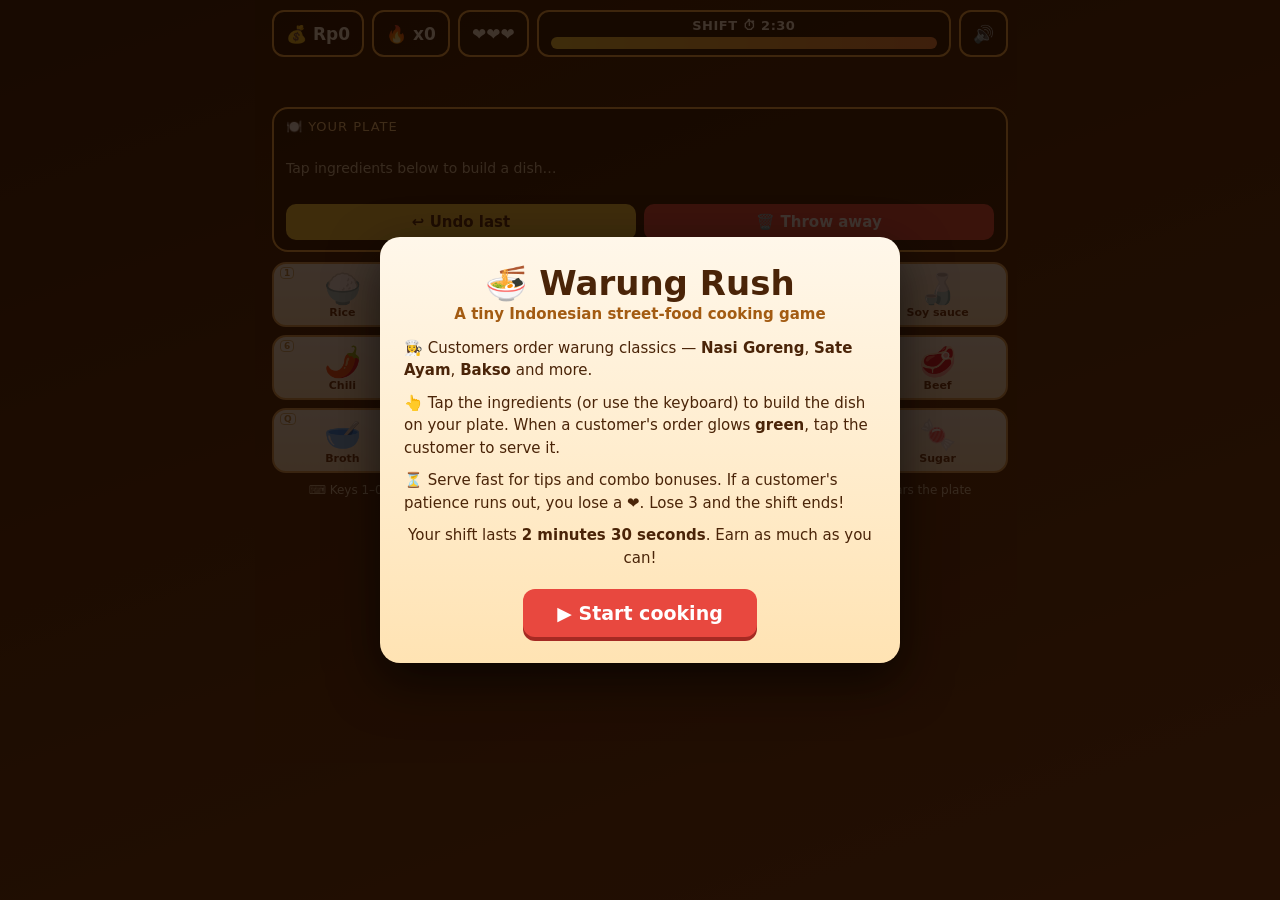
==== game/index.html @ b4cfa573 "Split game into game/ files (recipes, audio, logic, styles), add keyboard play and screenshot stagin" ====
<!DOCTYPE html>
<html lang="en">
<head>
<meta charset="UTF-8">
<meta name="viewport" content="width=device-width, initial-scale=1.0, maximum-scale=1.0, user-scalable=no">
<title>Warung Rush — a tiny Indonesian street-food cooking game</title>
<link rel="stylesheet" href="style.css">
</head>
<body>
<div id="app">
  <div id="hud">
    <div class="hudbox">💰 <span id="score">Rp0</span></div>
    <div class="hudbox">🔥 <span id="combo">x0</span></div>
    <div class="hudbox" id="hearts">❤️❤️❤️</div>
    <div class="hudbox" id="timewrap">
      <div id="timelabel">SHIFT ⏱ 2:30</div>
      <div id="timebar-outer"><div id="timebar"></div></div>
    </div>
    <div class="hudbox" id="mutebtn" title="Sound on/off">🔊</div>
  </div>

  <div id="customers"></div>
  <div id="msg"></div>

  <div id="platezone">
    <div id="platelabel"><span>🍽️ Your plate</span><span id="platecount"></span></div>
    <div id="plate"><span class="hint">Tap ingredients below to build a dish…</span></div>
    <div id="platebtns">
      <button class="pbtn" id="undobtn">↩️ Undo last</button>
      <button class="pbtn" id="trashbtn">🗑️ Throw away</button>
    </div>
  </div>

  <div id="tray"></div>
  <div id="keyhints">⌨️ Keys 1–0 and Q–T pick ingredients · Enter serves a ready dish · Backspace undoes · Delete clears the plate</div>
</div>

<div class="overlay" id="startscreen">
  <div class="card">
    <h1>🍜 Warung Rush</h1>
    <h2>A tiny Indonesian street-food cooking game</h2>
    <p>👩‍🍳 Customers order warung classics — <b>Nasi Goreng</b>, <b>Sate Ayam</b>, <b>Bakso</b> and more.</p>
    <p>👆 Tap the ingredients (or use the keyboard) to build the dish on your plate. When a customer's order glows <b>green</b>, tap the customer to serve it.</p>
    <p>⏳ Serve fast for tips and combo bonuses. If a customer's patience runs out, you lose a ❤️. Lose 3 and the shift ends!</p>
    <p class="center">Your shift lasts <b>2 minutes 30 seconds</b>. Earn as much as you can!</p>
    <button class="bigbtn" id="startbtn">▶ Start cooking</button>
  </div>
</div>

<div class="overlay hidden" id="endscreen">
  <div class="card">
    <h1 id="endtitle">Shift over!</h1>
    <div id="stars">☆☆☆</div>
    <div class="stats">
      <div class="stat"><div class="v" id="st-money">Rp0</div><div class="k">Earned</div></div>
      <div class="stat"><div class="v" id="st-served">0</div><div class="k">Dishes served</div></div>
      <div class="stat"><div class="v" id="st-combo">x0</div><div class="k">Best combo</div></div>
      <div class="stat"><div class="v" id="st-lost">0</div><div class="k">Walked away</div></div>
    </div>
    <p class="center" id="endnote"></p>
    <button class="bigbtn" id="againbtn">↻ Cook again</button>
  </div>
</div>

<script src="recipes.js"></script>
<script src="audio.js"></script>
<script src="game.js"></script>
</body>
</html>
---- game/style.css ----
/* Warung Rush — styles */
* { margin:0; padding:0; box-sizing:border-box; -webkit-tap-highlight-color:transparent; }
html,body { height:100%; }
body {
  font-family:"Segoe UI", system-ui, -apple-system, Arial, sans-serif;
  background:linear-gradient(160deg,#2b1503 0%,#4a2408 45%,#6b3410 100%);
  color:#fff7ea; overflow-x:hidden; min-height:100%;
  display:flex; flex-direction:column; align-items:center;
}
#app { width:100%; max-width:760px; padding:10px 12px 18px; display:flex; flex-direction:column; gap:10px; }

/* ---------- HUD ---------- */
#hud { display:flex; gap:8px; align-items:stretch; flex-wrap:wrap; }
.hudbox {
  background:rgba(0,0,0,.35); border:2px solid #ffb347; border-radius:12px;
  padding:6px 12px; font-weight:700; font-size:17px; display:flex; align-items:center; gap:6px;
}
#timewrap { flex:1 1 160px; flex-direction:column; align-items:stretch; gap:4px; }
#timebar-outer { height:12px; background:#3a2410; border-radius:6px; overflow:hidden; }
#timebar { height:100%; width:100%; background:linear-gradient(90deg,#ffd23f,#ff8c42); transition:width .2s linear; }
#timelabel { font-size:13px; text-align:center; letter-spacing:.5px; }
#mutebtn { cursor:pointer; user-select:none; }

/* ---------- Customers ---------- */
#customers { display:flex; gap:10px; }
.cust {
  flex:1; background:linear-gradient(180deg,#fff7ea,#ffe3b3); color:#4a2408; border-radius:16px;
  padding:10px 8px 12px; min-height:172px; position:relative; border:3px solid transparent;
  display:flex; flex-direction:column; align-items:center; gap:5px; transition:transform .1s, border-color .15s, box-shadow .15s;
}
.cust.empty { background:rgba(255,255,255,.08); color:#d9c7a7; border:2px dashed rgba(255,179,71,.4); justify-content:center; font-size:14px; text-align:center; }
.cust.ready { border-color:#37d67a; box-shadow:0 0 18px rgba(55,214,122,.75); cursor:pointer; animation:pulse 0.7s infinite alternate; }
@keyframes pulse { from{ transform:scale(1);} to{ transform:scale(1.03);} }
.cust.shake { animation:shake .3s; }
@keyframes shake { 0%,100%{transform:translateX(0);} 25%{transform:translateX(-5px);} 75%{transform:translateX(5px);} }
.face { font-size:44px; line-height:1; }
.dishname { font-weight:800; font-size:16px; text-align:center; }
.order { display:flex; flex-wrap:wrap; gap:3px; justify-content:center; }
.order .oi { font-size:21px; width:30px; height:30px; display:flex; align-items:center; justify-content:center; background:#fff; border-radius:8px; border:2px solid #e0c491; filter:grayscale(1) opacity(.45); }
.order .oi.got { filter:none; border-color:#37d67a; background:#eafff1; }
.price { font-size:13px; font-weight:700; color:#8a5a00; }
.patience { width:100%; height:9px; background:#e8d5ae; border-radius:5px; overflow:hidden; margin-top:auto; }
.patience > div { height:100%; background:#37d67a; transition:width .2s linear; }

/* ---------- Plate ---------- */
#platezone { background:rgba(0,0,0,.3); border:2px solid #ffb347; border-radius:16px; padding:10px 12px; }
#platelabel { font-size:13px; letter-spacing:1px; text-transform:uppercase; color:#ffcf87; margin-bottom:6px; display:flex; justify-content:space-between; }
#plate { min-height:56px; display:flex; flex-wrap:wrap; gap:6px; align-items:center; }
#plate .pi { font-size:30px; background:#fff7ea; border-radius:10px; width:48px; height:48px; display:flex; align-items:center; justify-content:center; }
#plate .hint { color:#d9c7a7; font-size:14px; }
#platebtns { display:flex; gap:8px; margin-top:8px; }
.pbtn { flex:1; padding:9px; border:none; border-radius:10px; font-size:15px; font-weight:800; cursor:pointer; font-family:inherit; }
#undobtn { background:#ffd23f; color:#4a2408; }
#trashbtn { background:#e8483f; color:#fff; }
.pbtn:active { transform:scale(.97); }
.pbtn:disabled { opacity:.4; cursor:default; }

/* ---------- Ingredients ---------- */
#tray { display:grid; grid-template-columns:repeat(5,1fr); gap:8px; }
.ing {
  background:linear-gradient(180deg,#fff7ea,#ffe9c4); border:2px solid #e0a458; border-radius:14px;
  padding:8px 2px 6px; cursor:pointer; display:flex; flex-direction:column; align-items:center; gap:1px;
  font-family:inherit; transition:transform .05s, opacity .15s; position:relative;
}
.ing .e { font-size:30px; line-height:1.1; }
.ing .n { font-size:11px; font-weight:700; color:#6b3410; }
.ing .k {
  position:absolute; top:3px; left:6px; font-size:9px; font-weight:800; color:#b98a44;
  border:1px solid #d9b878; border-radius:4px; padding:0 3px; background:rgba(255,255,255,.7);
}
.ing:active { transform:scale(.93); }
.ing.used { opacity:.35; filter:grayscale(.7); }
#keyhints { text-align:center; font-size:12px; color:#d9c7a7; }

/* ---------- Floating score ---------- */
.floaty { position:fixed; font-weight:900; font-size:22px; color:#ffd23f; text-shadow:0 2px 6px #000; pointer-events:none; z-index:60; animation:floatup 1s ease-out forwards; }
@keyframes floatup { from{ opacity:1; transform:translateY(0);} to{ opacity:0; transform:translateY(-56px);} }

/* ---------- Overlays ---------- */
.overlay { position:fixed; inset:0; background:rgba(20,8,0,.82); display:flex; align-items:center; justify-content:center; z-index:50; padding:16px; }
.card { background:linear-gradient(180deg,#fff7ea,#ffe3b3); color:#4a2408; border-radius:20px; padding:26px 24px; max-width:520px; width:100%; text-align:center; box-shadow:0 18px 50px rgba(0,0,0,.6); }
.card h1 { font-size:34px; margin-bottom:2px; }
.card h2 { font-size:15px; color:#a35b12; font-weight:700; margin-bottom:14px; }
.card p { font-size:15px; line-height:1.5; margin-bottom:10px; text-align:left; }
.card p.center { text-align:center; }
.bigbtn { background:#e8483f; color:#fff; border:none; font-size:19px; font-weight:900; padding:13px 34px; border-radius:12px; cursor:pointer; margin-top:10px; box-shadow:0 4px 0 #a52a23; font-family:inherit; }
.bigbtn:active { transform:translateY(3px); box-shadow:0 1px 0 #a52a23; }
.stats { display:grid; grid-template-columns:1fr 1fr; gap:8px; margin:14px 0 4px; }
.stat { background:#fff; border:2px solid #e8cf9e; border-radius:12px; padding:10px; }
.stat .v { font-size:22px; font-weight:900; }
.stat .k { font-size:12px; color:#a35b12; font-weight:700; text-transform:uppercase; letter-spacing:.5px; }
#stars { font-size:40px; letter-spacing:6px; margin:6px 0 0; }
.hidden { display:none !important; }
#msg { min-height:20px; text-align:center; font-weight:700; color:#ffcf87; font-size:15px; }
@media (max-width:520px) {
  .face { font-size:36px; } .cust { min-height:158px; }
  .ing .e { font-size:25px; } .hudbox { font-size:15px; padding:5px 9px; }
  .ing .k { display:none; } #keyhints { display:none; }
}
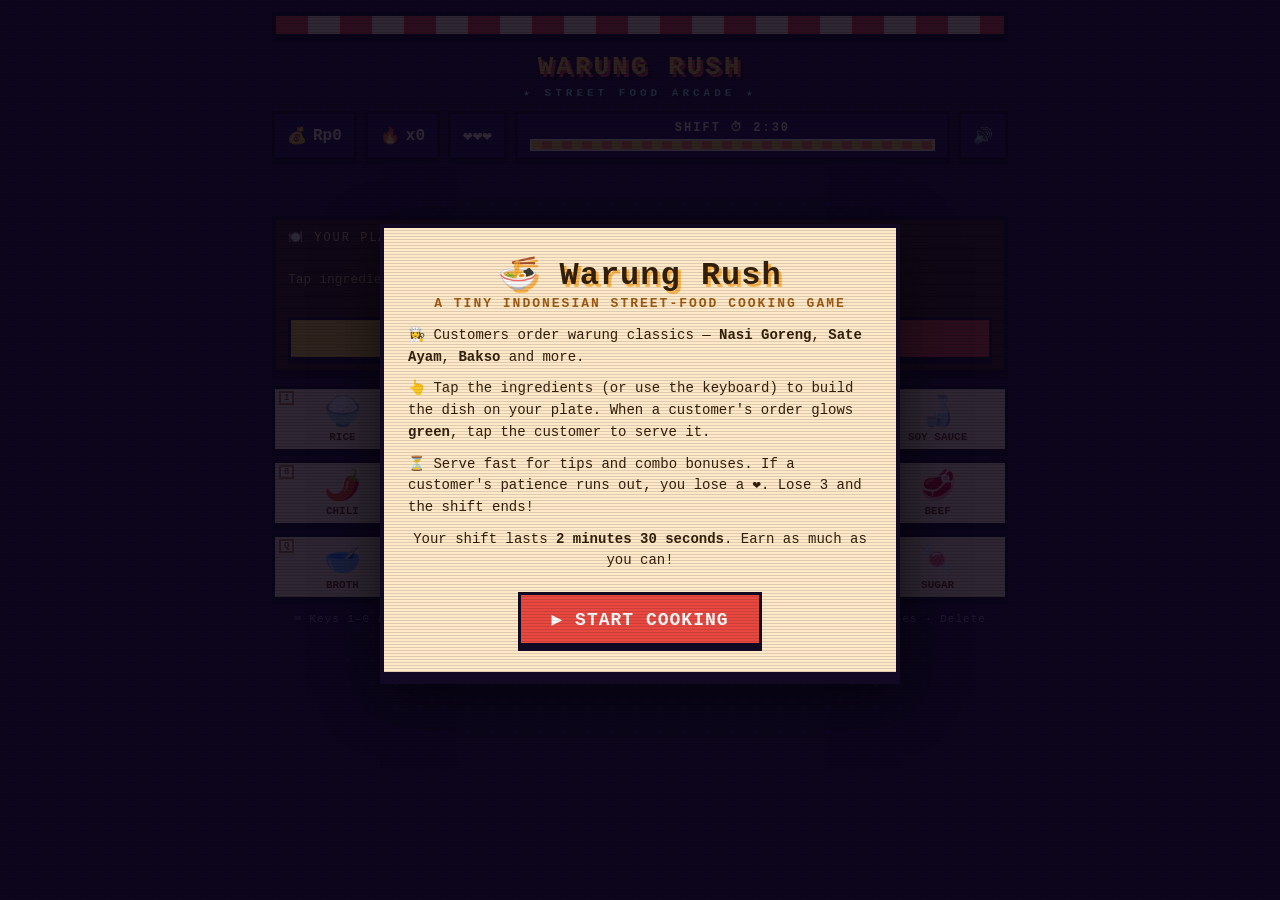
==== commit 8f76930a: "Restyle to retro pixel-art: warung awning and sign, chunky 8-bit panels, segmented bars, CRT scanlin" ====
--- a/game/index.html
+++ b/game/index.html
@@ -8,6 +8,8 @@
 </head>
 <body>
 <div id="app">
+  <div id="awning"></div>
+  <div id="sign">WARUNG RUSH<small>★ STREET FOOD ARCADE ★</small></div>
   <div id="hud">
     <div class="hudbox">💰 <span id="score">Rp0</span></div>
     <div class="hudbox">🔥 <span id="combo">x0</span></div>
--- a/game/style.css
+++ b/game/style.css
@@ -1,99 +1,126 @@
-/* Warung Rush — styles */
+/* Warung Rush — retro pixel-art theme.
+   Hard edges, chunky borders, flat colours, offset shadows: an 8-bit warung. */
 * { margin:0; padding:0; box-sizing:border-box; -webkit-tap-highlight-color:transparent; }
 html,body { height:100%; }
 body {
-  font-family:"Segoe UI", system-ui, -apple-system, Arial, sans-serif;
-  background:linear-gradient(160deg,#2b1503 0%,#4a2408 45%,#6b3410 100%);
-  color:#fff7ea; overflow-x:hidden; min-height:100%;
+  font-family:ui-monospace, "Cascadia Mono", "Courier New", monospace;
+  background:#1b1035;
+  background-image:
+    radial-gradient(#2c1a56 15%, transparent 16%),
+    radial-gradient(#241547 15%, transparent 16%);
+  background-size:24px 24px;
+  background-position:0 0, 12px 12px;
+  color:#ffe9c9; overflow-x:hidden; min-height:100%;
   display:flex; flex-direction:column; align-items:center;
 }
-#app { width:100%; max-width:760px; padding:10px 12px 18px; display:flex; flex-direction:column; gap:10px; }
+/* faint CRT scanlines over everything */
+body::after {
+  content:""; position:fixed; inset:0; pointer-events:none; z-index:99;
+  background:repeating-linear-gradient(0deg, rgba(0,0,0,.13) 0 1px, transparent 1px 3px);
+}
+#app { width:100%; max-width:760px; padding:12px 12px 20px; display:flex; flex-direction:column; gap:12px; }
+
+/* ---------- Pixel awning (warung tent) ---------- */
+#awning {
+  height:26px; border:4px solid #120a24;
+  background:repeating-linear-gradient(90deg,#e8483f 0 32px,#ffe9c9 32px 64px);
+  box-shadow:0 4px 0 #120a24;
+}
+#sign {
+  text-align:center; font-weight:900; font-size:26px; letter-spacing:3px; color:#ffd23f;
+  text-shadow:3px 3px 0 #e8483f, 6px 6px 0 #120a24; margin-top:2px;
+}
+#sign small { display:block; font-size:11px; letter-spacing:4px; color:#8be0ff; text-shadow:2px 2px 0 #120a24; margin-top:4px; }
 
 /* ---------- HUD ---------- */
 #hud { display:flex; gap:8px; align-items:stretch; flex-wrap:wrap; }
 .hudbox {
-  background:rgba(0,0,0,.35); border:2px solid #ffb347; border-radius:12px;
-  padding:6px 12px; font-weight:700; font-size:17px; display:flex; align-items:center; gap:6px;
+  background:#2c1a56; border:3px solid #120a24; box-shadow:0 4px 0 #120a24;
+  padding:6px 12px; font-weight:900; font-size:16px; display:flex; align-items:center; gap:6px; color:#ffe9c9;
 }
 #timewrap { flex:1 1 160px; flex-direction:column; align-items:stretch; gap:4px; }
-#timebar-outer { height:12px; background:#3a2410; border-radius:6px; overflow:hidden; }
-#timebar { height:100%; width:100%; background:linear-gradient(90deg,#ffd23f,#ff8c42); transition:width .2s linear; }
-#timelabel { font-size:13px; text-align:center; letter-spacing:.5px; }
+#timebar-outer { height:12px; background:#120a24; border:2px solid #ffe9c9; overflow:hidden; }
+#timebar { height:100%; width:100%; background:repeating-linear-gradient(90deg,#ffd23f 0 10px,#ff8c42 10px 20px); transition:width .2s linear; }
+#timelabel { font-size:12px; text-align:center; letter-spacing:2px; }
 #mutebtn { cursor:pointer; user-select:none; }
 
 /* ---------- Customers ---------- */
 #customers { display:flex; gap:10px; }
 .cust {
-  flex:1; background:linear-gradient(180deg,#fff7ea,#ffe3b3); color:#4a2408; border-radius:16px;
-  padding:10px 8px 12px; min-height:172px; position:relative; border:3px solid transparent;
-  display:flex; flex-direction:column; align-items:center; gap:5px; transition:transform .1s, border-color .15s, box-shadow .15s;
+  flex:1; background:#ffe9c9; color:#33200a; border:4px solid #120a24;
+  box-shadow:0 5px 0 #120a24;
+  padding:10px 8px 12px; min-height:172px; position:relative;
+  display:flex; flex-direction:column; align-items:center; gap:5px; transition:transform .1s;
 }
-.cust.empty { background:rgba(255,255,255,.08); color:#d9c7a7; border:2px dashed rgba(255,179,71,.4); justify-content:center; font-size:14px; text-align:center; }
-.cust.ready { border-color:#37d67a; box-shadow:0 0 18px rgba(55,214,122,.75); cursor:pointer; animation:pulse 0.7s infinite alternate; }
-@keyframes pulse { from{ transform:scale(1);} to{ transform:scale(1.03);} }
-.cust.shake { animation:shake .3s; }
+.cust.empty { background:#241547; color:#9d8bc7; border:4px dashed #57448f; box-shadow:none; justify-content:center; font-size:13px; text-align:center; }
+.cust.ready { border-color:#1d7a3a; box-shadow:0 0 0 3px #37d67a, 0 5px 0 #120a24; cursor:pointer; animation:pulse 0.5s steps(2) infinite alternate; }
+@keyframes pulse { from{ transform:translateY(0);} to{ transform:translateY(-4px);} }
+.cust.shake { animation:shake .3s steps(4); }
 @keyframes shake { 0%,100%{transform:translateX(0);} 25%{transform:translateX(-5px);} 75%{transform:translateX(5px);} }
-.face { font-size:44px; line-height:1; }
-.dishname { font-weight:800; font-size:16px; text-align:center; }
+.face { font-size:44px; line-height:1; image-rendering:pixelated; }
+.dishname { font-weight:900; font-size:15px; text-align:center; text-transform:uppercase; letter-spacing:.5px; }
 .order { display:flex; flex-wrap:wrap; gap:3px; justify-content:center; }
-.order .oi { font-size:21px; width:30px; height:30px; display:flex; align-items:center; justify-content:center; background:#fff; border-radius:8px; border:2px solid #e0c491; filter:grayscale(1) opacity(.45); }
-.order .oi.got { filter:none; border-color:#37d67a; background:#eafff1; }
-.price { font-size:13px; font-weight:700; color:#8a5a00; }
-.patience { width:100%; height:9px; background:#e8d5ae; border-radius:5px; overflow:hidden; margin-top:auto; }
-.patience > div { height:100%; background:#37d67a; transition:width .2s linear; }
+.order .oi { font-size:20px; width:30px; height:30px; display:flex; align-items:center; justify-content:center; background:#fff8ea; border:3px solid #b98a44; filter:grayscale(1) opacity(.4); }
+.order .oi.got { filter:none; border-color:#1d7a3a; background:#d9ffd9; }
+.price { font-size:13px; font-weight:900; color:#a35b12; }
+.patience { width:100%; height:10px; background:#e3d0a4; border:2px solid #120a24; overflow:hidden; margin-top:auto; }
+.patience > div { height:100%; transition:width .2s linear; }
 
 /* ---------- Plate ---------- */
-#platezone { background:rgba(0,0,0,.3); border:2px solid #ffb347; border-radius:16px; padding:10px 12px; }
-#platelabel { font-size:13px; letter-spacing:1px; text-transform:uppercase; color:#ffcf87; margin-bottom:6px; display:flex; justify-content:space-between; }
+#platezone { background:#3a2410; border:4px solid #120a24; box-shadow:0 5px 0 #120a24; padding:10px 12px;
+  background-image:repeating-linear-gradient(0deg, rgba(0,0,0,.18) 0 3px, transparent 3px 12px); }
+#platelabel { font-size:12px; letter-spacing:2px; text-transform:uppercase; color:#ffcf87; margin-bottom:6px; display:flex; justify-content:space-between; }
 #plate { min-height:56px; display:flex; flex-wrap:wrap; gap:6px; align-items:center; }
-#plate .pi { font-size:30px; background:#fff7ea; border-radius:10px; width:48px; height:48px; display:flex; align-items:center; justify-content:center; }
-#plate .hint { color:#d9c7a7; font-size:14px; }
-#platebtns { display:flex; gap:8px; margin-top:8px; }
-.pbtn { flex:1; padding:9px; border:none; border-radius:10px; font-size:15px; font-weight:800; cursor:pointer; font-family:inherit; }
-#undobtn { background:#ffd23f; color:#4a2408; }
+#plate .pi { font-size:30px; background:#fff8ea; border:3px solid #120a24; width:48px; height:48px; display:flex; align-items:center; justify-content:center; }
+#plate .hint { color:#cbb27f; font-size:13px; }
+#platebtns { display:flex; gap:8px; margin-top:10px; }
+.pbtn { flex:1; padding:10px; border:3px solid #120a24; font-size:14px; font-weight:900; cursor:pointer; font-family:inherit; text-transform:uppercase; letter-spacing:1px; box-shadow:0 4px 0 #120a24; }
+#undobtn { background:#ffd23f; color:#33200a; }
 #trashbtn { background:#e8483f; color:#fff; }
-.pbtn:active { transform:scale(.97); }
+.pbtn:active { transform:translateY(3px); box-shadow:0 1px 0 #120a24; }
 .pbtn:disabled { opacity:.4; cursor:default; }
 
 /* ---------- Ingredients ---------- */
 #tray { display:grid; grid-template-columns:repeat(5,1fr); gap:8px; }
 .ing {
-  background:linear-gradient(180deg,#fff7ea,#ffe9c4); border:2px solid #e0a458; border-radius:14px;
+  background:#ffe9c9; border:3px solid #120a24; box-shadow:0 4px 0 #120a24;
   padding:8px 2px 6px; cursor:pointer; display:flex; flex-direction:column; align-items:center; gap:1px;
   font-family:inherit; transition:transform .05s, opacity .15s; position:relative;
 }
 .ing .e { font-size:30px; line-height:1.1; }
-.ing .n { font-size:11px; font-weight:700; color:#6b3410; }
+.ing .n { font-size:11px; font-weight:900; color:#6b3410; text-transform:uppercase; }
 .ing .k {
-  position:absolute; top:3px; left:6px; font-size:9px; font-weight:800; color:#b98a44;
-  border:1px solid #d9b878; border-radius:4px; padding:0 3px; background:rgba(255,255,255,.7);
+  position:absolute; top:2px; left:4px; font-size:9px; font-weight:900; color:#a35b12;
+  border:2px solid #b98a44; padding:0 3px; background:#fff8ea;
 }
-.ing:active { transform:scale(.93); }
-.ing.used { opacity:.35; filter:grayscale(.7); }
-#keyhints { text-align:center; font-size:12px; color:#d9c7a7; }
+.ing:active { transform:translateY(3px); box-shadow:0 1px 0 #120a24; }
+.ing.used { opacity:.35; filter:grayscale(.8); }
+#keyhints { text-align:center; font-size:11px; color:#9d8bc7; letter-spacing:1px; }
 
 /* ---------- Floating score ---------- */
-.floaty { position:fixed; font-weight:900; font-size:22px; color:#ffd23f; text-shadow:0 2px 6px #000; pointer-events:none; z-index:60; animation:floatup 1s ease-out forwards; }
+.floaty { position:fixed; font-weight:900; font-size:22px; color:#ffd23f; text-shadow:2px 2px 0 #120a24; pointer-events:none; z-index:60; animation:floatup 1s steps(8) forwards; }
 @keyframes floatup { from{ opacity:1; transform:translateY(0);} to{ opacity:0; transform:translateY(-56px);} }
 
 /* ---------- Overlays ---------- */
-.overlay { position:fixed; inset:0; background:rgba(20,8,0,.82); display:flex; align-items:center; justify-content:center; z-index:50; padding:16px; }
-.card { background:linear-gradient(180deg,#fff7ea,#ffe3b3); color:#4a2408; border-radius:20px; padding:26px 24px; max-width:520px; width:100%; text-align:center; box-shadow:0 18px 50px rgba(0,0,0,.6); }
-.card h1 { font-size:34px; margin-bottom:2px; }
-.card h2 { font-size:15px; color:#a35b12; font-weight:700; margin-bottom:14px; }
-.card p { font-size:15px; line-height:1.5; margin-bottom:10px; text-align:left; }
+.overlay { position:fixed; inset:0; background:rgba(10,4,24,.85); display:flex; align-items:center; justify-content:center; z-index:50; padding:16px; }
+.card { background:#ffe9c9; color:#33200a; border:4px solid #120a24; box-shadow:0 8px 0 #120a24, 0 18px 50px rgba(0,0,0,.6); padding:26px 24px; max-width:520px; width:100%; text-align:center; }
+.card h1 { font-size:32px; margin-bottom:2px; letter-spacing:1px; text-shadow:3px 3px 0 #ffb347; }
+.card h2 { font-size:13px; color:#a35b12; font-weight:900; margin-bottom:14px; text-transform:uppercase; letter-spacing:2px; }
+.card p { font-size:14px; line-height:1.55; margin-bottom:10px; text-align:left; }
 .card p.center { text-align:center; }
-.bigbtn { background:#e8483f; color:#fff; border:none; font-size:19px; font-weight:900; padding:13px 34px; border-radius:12px; cursor:pointer; margin-top:10px; box-shadow:0 4px 0 #a52a23; font-family:inherit; }
-.bigbtn:active { transform:translateY(3px); box-shadow:0 1px 0 #a52a23; }
+.bigbtn { background:#e8483f; color:#fff; border:3px solid #120a24; font-size:18px; font-weight:900; padding:13px 30px; cursor:pointer; margin-top:10px; box-shadow:0 5px 0 #120a24; font-family:inherit; text-transform:uppercase; letter-spacing:1px; animation:blink 1.1s steps(2) infinite; }
+@keyframes blink { 50% { background:#ff6b5e; } }
+.bigbtn:active { transform:translateY(4px); box-shadow:0 1px 0 #120a24; }
 .stats { display:grid; grid-template-columns:1fr 1fr; gap:8px; margin:14px 0 4px; }
-.stat { background:#fff; border:2px solid #e8cf9e; border-radius:12px; padding:10px; }
+.stat { background:#fff8ea; border:3px solid #120a24; padding:10px; }
 .stat .v { font-size:22px; font-weight:900; }
-.stat .k { font-size:12px; color:#a35b12; font-weight:700; text-transform:uppercase; letter-spacing:.5px; }
-#stars { font-size:40px; letter-spacing:6px; margin:6px 0 0; }
+.stat .k { font-size:11px; color:#a35b12; font-weight:900; text-transform:uppercase; letter-spacing:1px; }
+#stars { font-size:40px; letter-spacing:6px; margin:6px 0 0; color:#ffb300; text-shadow:2px 2px 0 #120a24; }
 .hidden { display:none !important; }
-#msg { min-height:20px; text-align:center; font-weight:700; color:#ffcf87; font-size:15px; }
+#msg { min-height:20px; text-align:center; font-weight:900; color:#ffd23f; font-size:14px; text-shadow:2px 2px 0 #120a24; }
 @media (max-width:520px) {
   .face { font-size:36px; } .cust { min-height:158px; }
-  .ing .e { font-size:25px; } .hudbox { font-size:15px; padding:5px 9px; }
+  .ing .e { font-size:25px; } .hudbox { font-size:14px; padding:5px 9px; }
   .ing .k { display:none; } #keyhints { display:none; }
+  #sign { font-size:20px; }
 }
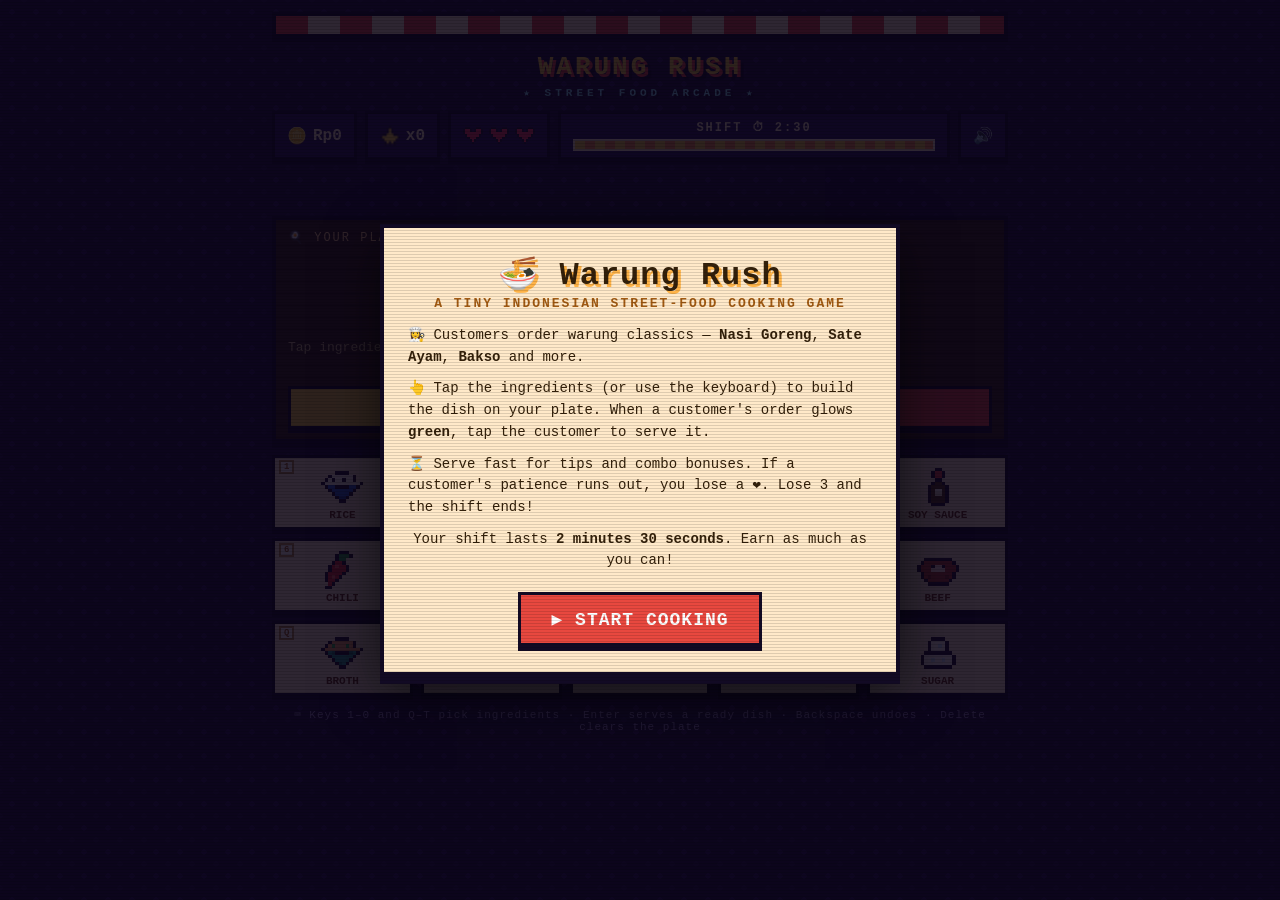
==== commit 6cffd3d1: "Full pixel-art upgrade: hand-drawn sprite food and faces (no emoji), wok cooking station with flames" ====
--- a/game/index.html
+++ b/game/index.html
@@ -11,9 +11,9 @@
   <div id="awning"></div>
   <div id="sign">WARUNG RUSH<small>★ STREET FOOD ARCADE ★</small></div>
   <div id="hud">
-    <div class="hudbox">💰 <span id="score">Rp0</span></div>
-    <div class="hudbox">🔥 <span id="combo">x0</span></div>
-    <div class="hudbox" id="hearts">❤️❤️❤️</div>
+    <div class="hudbox">🪙 <span id="score">Rp0</span></div>
+    <div class="hudbox"><img data-spr="star" class="hudic" alt=""> <span id="combo">x0</span></div>
+    <div class="hudbox" id="hearts"></div>
     <div class="hudbox" id="timewrap">
       <div id="timelabel">SHIFT ⏱ 2:30</div>
       <div id="timebar-outer"><div id="timebar"></div></div>
@@ -25,7 +25,12 @@
   <div id="msg"></div>
 
   <div id="platezone">
-    <div id="platelabel"><span>🍽️ Your plate</span><span id="platecount"></span></div>
+    <div id="platelabel"><span>🍳 Your plate</span><span id="platecount"></span></div>
+    <div id="stove">
+      <div id="steam"><span></span><span></span><span></span></div>
+      <img data-spr="wok" class="wok" alt="">
+      <div class="flames"><img data-spr="flame1" class="flame fl1" alt=""><img data-spr="flame2" class="flame fl2" alt=""></div>
+    </div>
     <div id="plate"><span class="hint">Tap ingredients below to build a dish…</span></div>
     <div id="platebtns">
       <button class="pbtn" id="undobtn">↩️ Undo last</button>
@@ -64,6 +69,7 @@
   </div>
 </div>
 
+<script src="sprites.js"></script>
 <script src="recipes.js"></script>
 <script src="audio.js"></script>
 <script src="game.js"></script>
--- a/game/style.css
+++ b/game/style.css
@@ -124,3 +124,28 @@
   .ing .k { display:none; } #keyhints { display:none; }
   #sign { font-size:20px; }
 }
+
+/* ---------- Pixel sprites & cooking station ---------- */
+.spr { image-rendering:pixelated; display:block; }
+.ing .e .spr { width:42px; height:42px; object-fit:contain; }
+.order .oi .spr { width:22px; height:22px; }
+#plate .pi .spr { width:38px; height:38px; }
+.face .spr { width:54px; height:54px; }
+.hrt { width:20px; height:17px; display:inline-block; }
+.hudic { width:20px; height:20px; }
+#stove { position:relative; display:flex; flex-direction:column; align-items:center; margin:2px 0 8px; }
+#stove .wok { width:92px; }
+#stove .flames { display:flex; gap:26px; margin-top:-4px; visibility:hidden; }
+#stove.on .flames { visibility:visible; }
+#stove .flame { width:24px; animation:flick .26s steps(2) infinite alternate; }
+#stove .flame.fl2 { animation-delay:.13s; }
+@keyframes flick { from{ transform:scaleY(.85);} to{ transform:scaleY(1.12);} }
+#steam { position:relative; height:16px; width:92px; }
+#steam span { position:absolute; bottom:0; width:6px; height:6px; background:#fff8ea; opacity:0; }
+#steam span:nth-child(1) { left:22px; }
+#steam span:nth-child(2) { left:43px; animation-delay:.4s !important; }
+#steam span:nth-child(3) { left:64px; animation-delay:.8s !important; }
+#stove.on #steam span { animation:rise 1.2s steps(6) infinite; }
+@keyframes rise { 0%{ transform:translateY(0); opacity:0; } 25%{ opacity:.9; } 100%{ transform:translateY(-24px); opacity:0; } }
+.flyimg { position:fixed; width:42px; height:42px; z-index:70; pointer-events:none; }
+.burstimg { position:fixed; width:22px; height:22px; z-index:70; pointer-events:none; }
